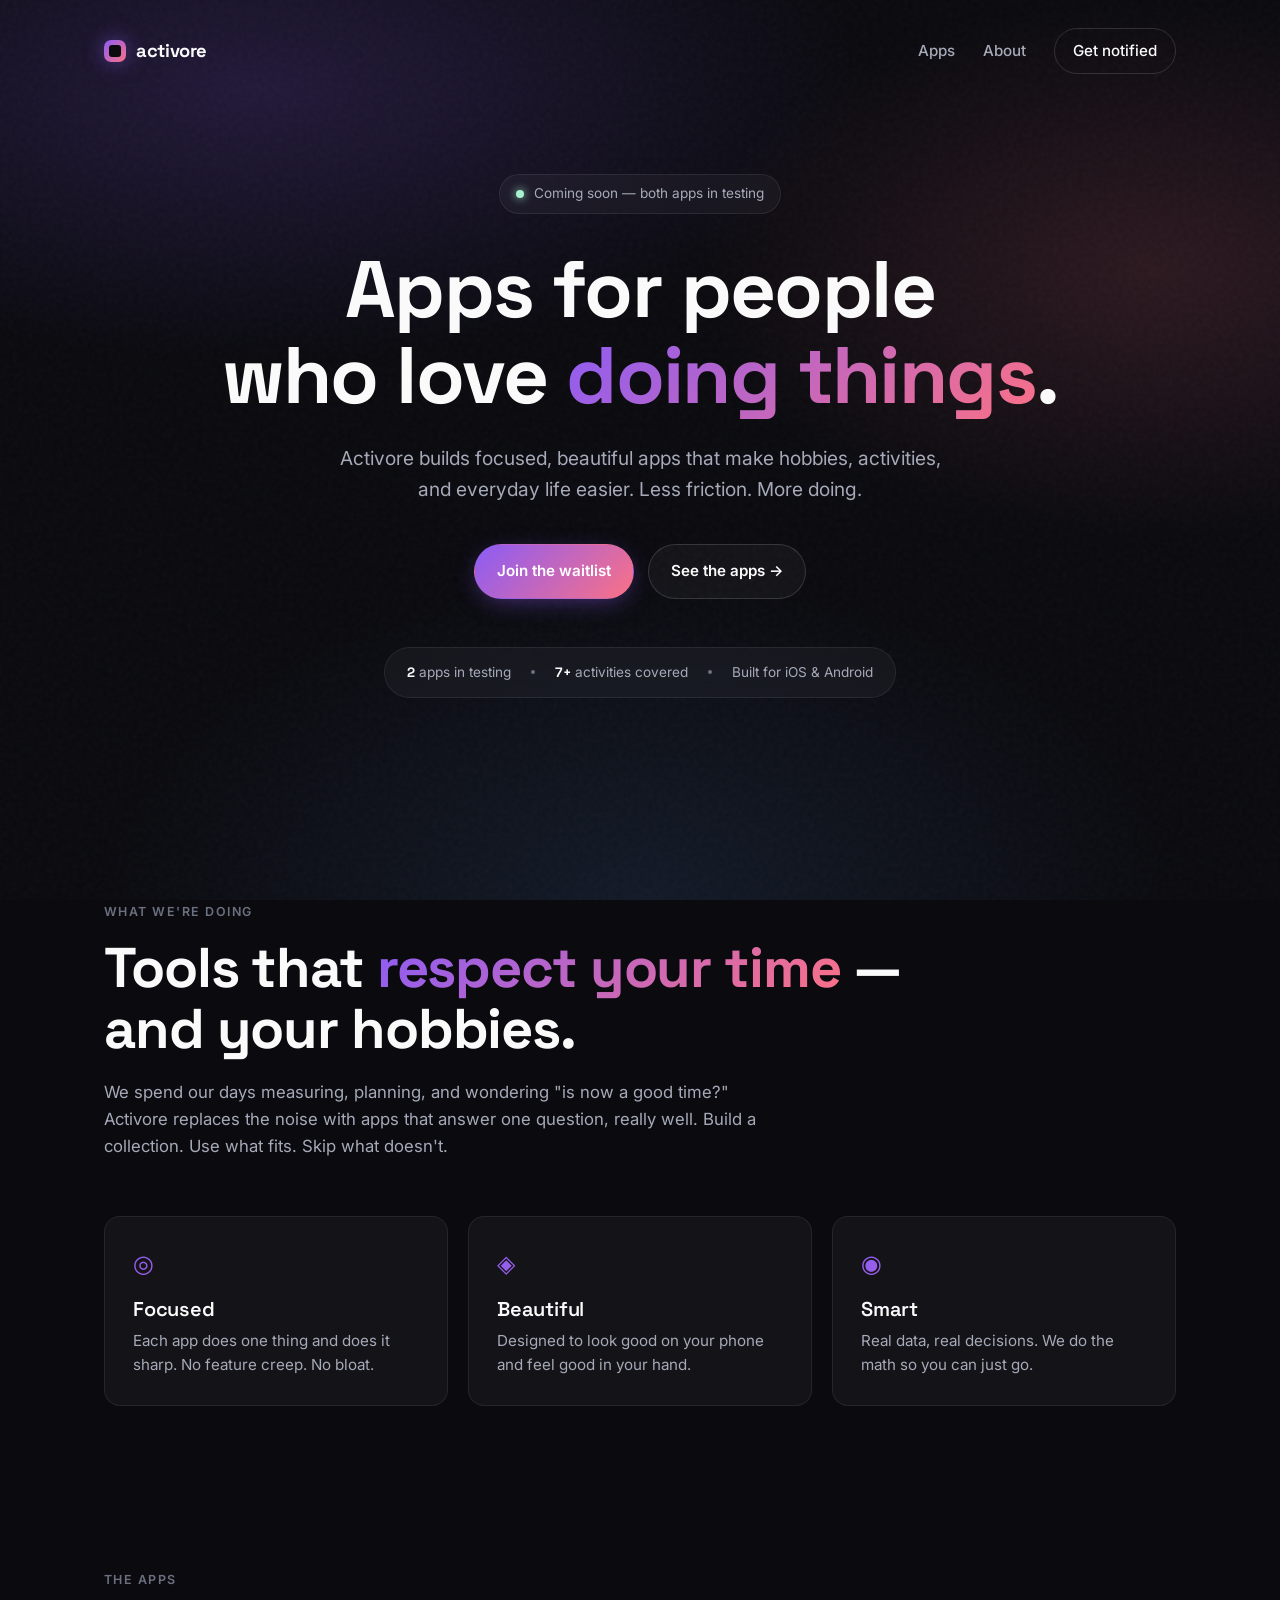
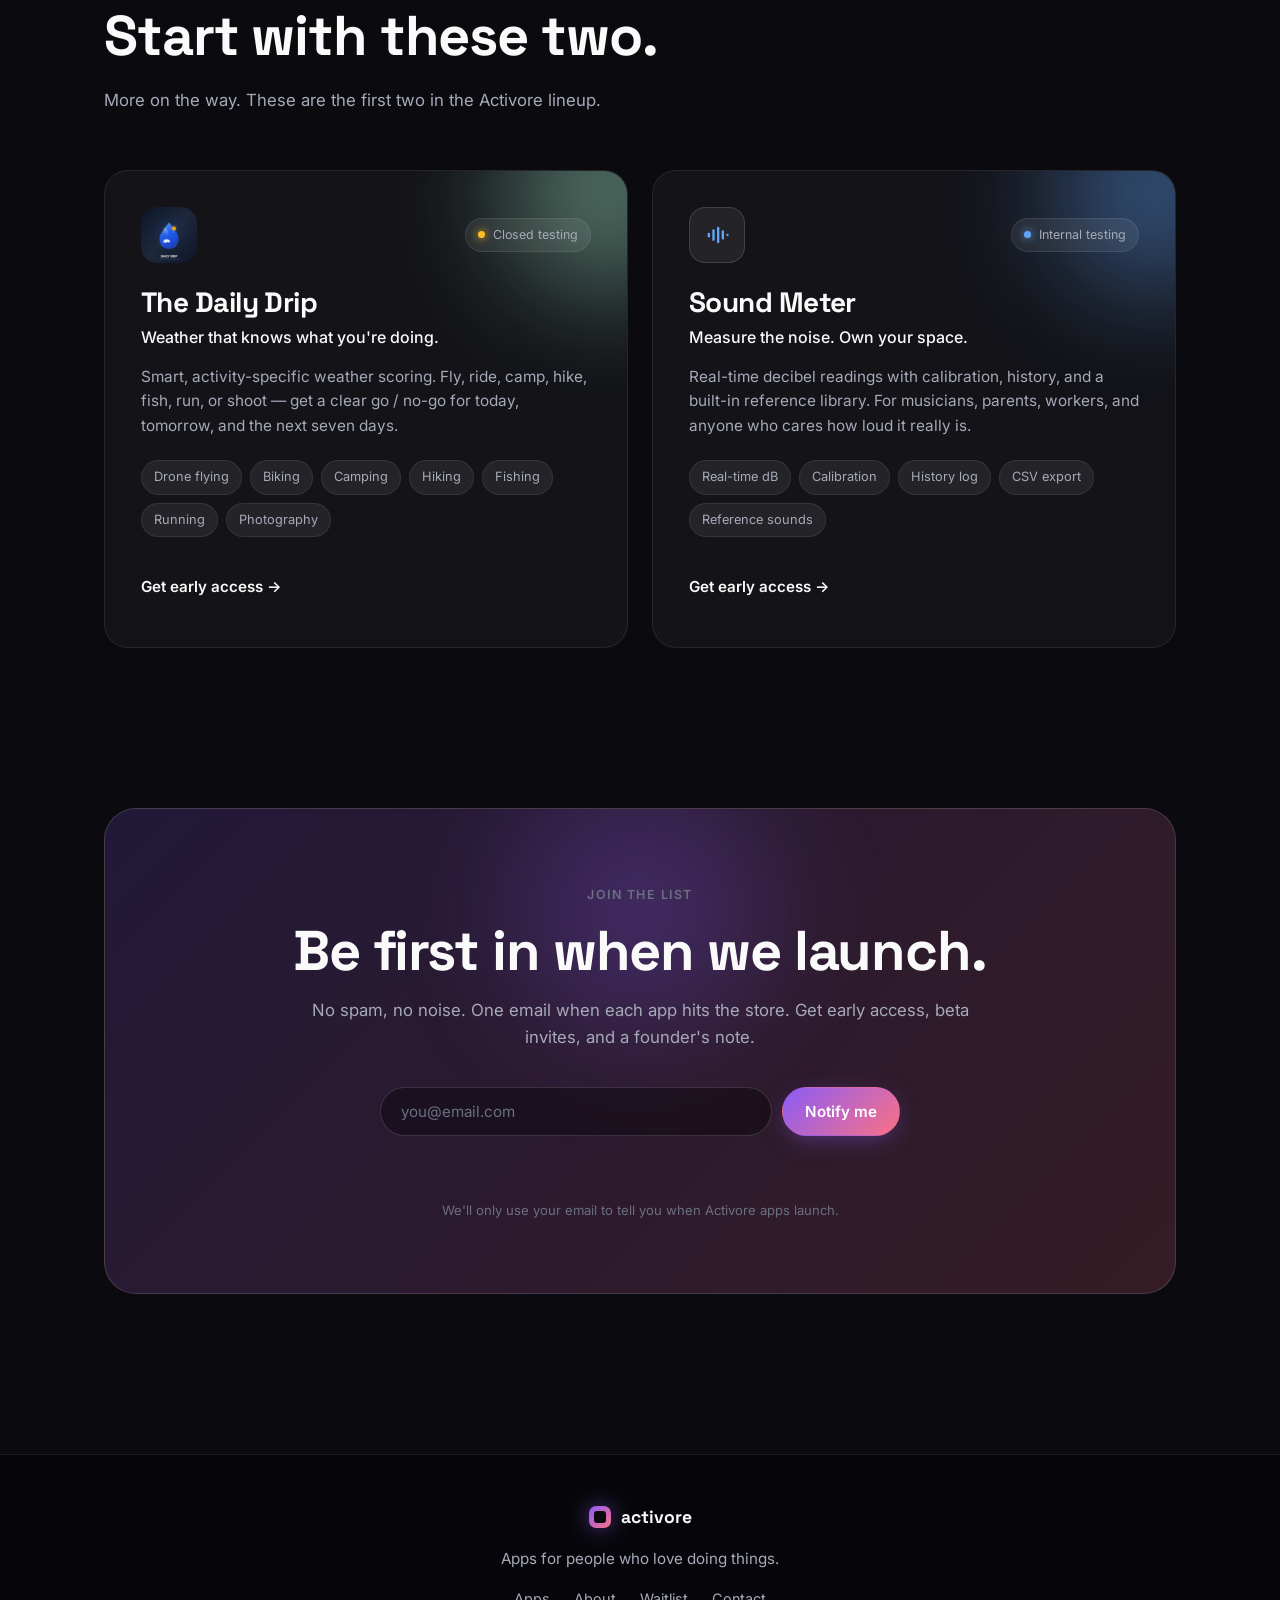
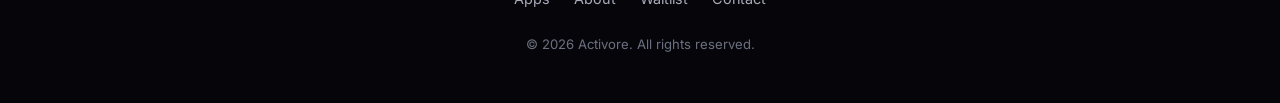
==== index.html @ f927eedc "Initial Activore site" ====
<!DOCTYPE html>
<html lang="en">
<head>
  <meta charset="UTF-8" />
  <meta name="viewport" content="width=device-width, initial-scale=1.0" />
  <meta name="theme-color" content="#0A0A0F" />

  <title>Activore — Apps for people who love doing things</title>
  <meta name="description" content="Activore builds apps that make your hobbies, activities, and everyday life easier. From outdoor planning to smart measurements — tools for people who do things." />

  <meta property="og:title" content="Activore — Apps for people who love doing things" />
  <meta property="og:description" content="Smart apps for hobbies, activities, and everyday life. Join the waitlist." />
  <meta property="og:type" content="website" />
  <meta property="og:url" content="https://activore.app" />
  <meta property="og:image" content="https://activore.app/assets/og.png" />
  <meta name="twitter:card" content="summary_large_image" />

  <link rel="icon" type="image/svg+xml" href="assets/favicon.svg" />
  <link rel="preconnect" href="https://fonts.googleapis.com" />
  <link rel="preconnect" href="https://fonts.gstatic.com" crossorigin />
  <link href="https://fonts.googleapis.com/css2?family=Space+Grotesk:wght@400;500;600;700&family=Inter:wght@400;500;600;700&display=swap" rel="stylesheet" />

  <link rel="stylesheet" href="styles.css" />
</head>
<body>

  <div class="bg-gradient" aria-hidden="true"></div>
  <div class="bg-grain" aria-hidden="true"></div>

  <header class="nav">
    <a href="#" class="logo">
      <span class="logo-mark" aria-hidden="true"></span>
      <span class="logo-text">activore</span>
    </a>
    <nav class="nav-links" aria-label="Primary">
      <a href="#apps">Apps</a>
      <a href="#about">About</a>
      <a href="#waitlist" class="btn btn-ghost">Get notified</a>
    </nav>
  </header>

  <main>

    <section class="hero">
      <div class="chip">
        <span class="chip-dot"></span>
        Coming soon — both apps in testing
      </div>

      <h1 class="hero-title">
        Apps for people<br />
        who love <span class="grad-text">doing things</span>.
      </h1>

      <p class="hero-sub">
        Activore builds focused, beautiful apps that make hobbies, activities, and everyday life easier. Less friction. More doing.
      </p>

      <div class="hero-cta">
        <a href="#waitlist" class="btn btn-primary">Join the waitlist</a>
        <a href="#apps" class="btn btn-secondary">See the apps →</a>
      </div>

      <div class="hero-meta">
        <div class="meta-item"><strong>2</strong> apps in testing</div>
        <div class="meta-dot"></div>
        <div class="meta-item"><strong>7+</strong> activities covered</div>
        <div class="meta-dot"></div>
        <div class="meta-item">Built for iOS &amp; Android</div>
      </div>
    </section>

    <section class="about" id="about">
      <div class="section-label">What we're doing</div>
      <h2 class="section-title">
        Tools that <span class="grad-text">respect your time</span> — and your hobbies.
      </h2>
      <p class="section-body">
        We spend our days measuring, planning, and wondering "is now a good time?" Activore replaces the noise with apps that answer one question, really well. Build a collection. Use what fits. Skip what doesn't.
      </p>

      <div class="pillars">
        <div class="pillar">
          <div class="pillar-icon" aria-hidden="true">◎</div>
          <h3>Focused</h3>
          <p>Each app does one thing and does it sharp. No feature creep. No bloat.</p>
        </div>
        <div class="pillar">
          <div class="pillar-icon" aria-hidden="true">◈</div>
          <h3>Beautiful</h3>
          <p>Designed to look good on your phone and feel good in your hand.</p>
        </div>
        <div class="pillar">
          <div class="pillar-icon" aria-hidden="true">◉</div>
          <h3>Smart</h3>
          <p>Real data, real decisions. We do the math so you can just go.</p>
        </div>
      </div>
    </section>

    <section class="apps" id="apps">
      <div class="section-label">The apps</div>
      <h2 class="section-title">Start with these two.</h2>
      <p class="section-body">More on the way. These are the first two in the Activore lineup.</p>

      <div class="app-grid">

        <article class="app-card app-drip">
          <header class="app-head">
            <div class="app-icon app-icon-img" aria-hidden="true">
              <img src="assets/daily-drip-icon.png" alt="" />
            </div>
            <div class="app-status">
              <span class="status-dot status-dot-amber"></span>
              Closed testing
            </div>
          </header>
          <h3 class="app-name">The Daily Drip</h3>
          <p class="app-tagline">Weather that knows what you're doing.</p>
          <p class="app-desc">
            Smart, activity-specific weather scoring. Fly, ride, camp, hike, fish, run, or shoot — get a clear go / no-go for today, tomorrow, and the next seven days.
          </p>
          <ul class="app-tags">
            <li>Drone flying</li>
            <li>Biking</li>
            <li>Camping</li>
            <li>Hiking</li>
            <li>Fishing</li>
            <li>Running</li>
            <li>Photography</li>
          </ul>
          <a href="#waitlist" class="app-cta">Get early access →</a>
        </article>

        <article class="app-card app-sound">
          <header class="app-head">
            <div class="app-icon" aria-hidden="true">
              <svg viewBox="0 0 48 48" fill="none" xmlns="http://www.w3.org/2000/svg">
                <rect x="8" y="20" width="4" height="8" rx="2" fill="currentColor"/>
                <rect x="16" y="14" width="4" height="20" rx="2" fill="currentColor"/>
                <rect x="24" y="10" width="4" height="28" rx="2" fill="currentColor"/>
                <rect x="32" y="16" width="4" height="16" rx="2" fill="currentColor"/>
                <rect x="40" y="22" width="4" height="4" rx="2" fill="currentColor"/>
              </svg>
            </div>
            <div class="app-status">
              <span class="status-dot status-dot-blue"></span>
              Internal testing
            </div>
          </header>
          <h3 class="app-name">Sound Meter</h3>
          <p class="app-tagline">Measure the noise. Own your space.</p>
          <p class="app-desc">
            Real-time decibel readings with calibration, history, and a built-in reference library. For musicians, parents, workers, and anyone who cares how loud it really is.
          </p>
          <ul class="app-tags">
            <li>Real-time dB</li>
            <li>Calibration</li>
            <li>History log</li>
            <li>CSV export</li>
            <li>Reference sounds</li>
          </ul>
          <a href="#waitlist" class="app-cta">Get early access →</a>
        </article>

      </div>
    </section>

    <section class="waitlist" id="waitlist">
      <div class="waitlist-card">
        <div class="section-label">Join the list</div>
        <h2 class="section-title">Be first in when we launch.</h2>
        <p class="section-body">
          No spam, no noise. One email when each app hits the store. Get early access, beta invites, and a founder's note.
        </p>

        <form class="waitlist-form" id="waitlistForm" novalidate>
          <label class="visually-hidden" for="email">Email address</label>
          <input
            id="email"
            type="email"
            name="email"
            placeholder="you@email.com"
            autocomplete="email"
            required
          />
          <button type="submit" class="btn btn-primary">Notify me</button>
        </form>
        <div class="form-message" id="formMessage" role="status" aria-live="polite"></div>

        <p class="waitlist-fine">
          We'll only use your email to tell you when Activore apps launch.
        </p>
      </div>
    </section>

  </main>

  <footer class="footer">
    <div class="footer-inner">
      <div class="footer-brand">
        <span class="logo-mark" aria-hidden="true"></span>
        <span class="logo-text">activore</span>
      </div>
      <p class="footer-tag">Apps for people who love doing things.</p>
      <div class="footer-links">
        <a href="#apps">Apps</a>
        <a href="#about">About</a>
        <a href="#waitlist">Waitlist</a>
        <a href="mailto:hello@activore.app">Contact</a>
      </div>
      <p class="footer-copy">© <span id="year"></span> Activore. All rights reserved.</p>
    </div>
  </footer>

  <script src="script.js" defer></script>
</body>
</html>
---- styles.css ----
/* ==========================================================================
   Activore — brand styles
   Dark-mode default. Gradient accents. Designed to feel premium and Gen Z.
   ========================================================================== */

:root {
  --bg:        #0A0A0F;
  --bg-2:     #0F0F17;
  --surface:   rgba(255, 255, 255, 0.04);
  --surface-2: rgba(255, 255, 255, 0.07);
  --border:    rgba(255, 255, 255, 0.08);
  --border-2:  rgba(255, 255, 255, 0.14);

  --text:      #FAFAFA;
  --text-dim:  #A6AAB8;
  --text-muted:#6B7080;

  --accent-1:  #8B5CF6;   /* electric violet */
  --accent-2:  #FB7185;   /* coral */
  --accent-3:  #A7F3D0;   /* mint (active) */
  --accent-4:  #60A5FA;   /* sky (sound) */

  --grad: linear-gradient(135deg, #8B5CF6 0%, #FB7185 100%);
  --grad-soft: linear-gradient(135deg, rgba(139,92,246,0.18), rgba(251,113,133,0.18));

  --radius-sm: 10px;
  --radius-md: 16px;
  --radius-lg: 24px;
  --radius-xl: 32px;

  --shadow-card: 0 10px 40px -10px rgba(0,0,0,0.6);
  --shadow-glow: 0 0 80px -20px rgba(139,92,246,0.5);

  --font-display: 'Space Grotesk', system-ui, -apple-system, sans-serif;
  --font-body:    'Inter', system-ui, -apple-system, sans-serif;

  --container: 1120px;
}

* { box-sizing: border-box; }

html { scroll-behavior: smooth; }

body {
  margin: 0;
  font-family: var(--font-body);
  font-size: 16px;
  line-height: 1.6;
  color: var(--text);
  background: var(--bg);
  -webkit-font-smoothing: antialiased;
  -moz-osx-font-smoothing: grayscale;
  overflow-x: hidden;
  min-height: 100vh;
  position: relative;
}

/* ---- Background FX ---- */
.bg-gradient {
  position: fixed;
  inset: 0;
  z-index: -2;
  background:
    radial-gradient(ellipse 80% 50% at 20% 10%, rgba(139,92,246,0.18), transparent 60%),
    radial-gradient(ellipse 60% 50% at 90% 30%, rgba(251,113,133,0.14), transparent 60%),
    radial-gradient(ellipse 70% 60% at 50% 100%, rgba(96,165,250,0.10), transparent 60%),
    var(--bg);
  pointer-events: none;
}

.bg-grain {
  position: fixed;
  inset: 0;
  z-index: -1;
  pointer-events: none;
  opacity: 0.035;
  background-image: url("data:image/svg+xml,%3Csvg viewBox='0 0 200 200' xmlns='http://www.w3.org/2000/svg'%3E%3Cfilter id='n'%3E%3CfeTurbulence type='fractalNoise' baseFrequency='0.9' numOctaves='3'/%3E%3C/filter%3E%3Crect width='100%25' height='100%25' filter='url(%23n)'/%3E%3C/svg%3E");
}

/* ---- Typography ---- */
h1, h2, h3 {
  font-family: var(--font-display);
  font-weight: 700;
  letter-spacing: -0.02em;
  line-height: 1.08;
  margin: 0;
}
h1 { font-size: clamp(2.5rem, 7vw, 5rem); }
h2 { font-size: clamp(2rem, 5vw, 3.5rem); }
h3 { font-size: 1.25rem; font-weight: 600; letter-spacing: -0.01em; }
p  { margin: 0; }

a { color: inherit; text-decoration: none; }

.grad-text {
  background: var(--grad);
  -webkit-background-clip: text;
  background-clip: text;
  -webkit-text-fill-color: transparent;
  color: transparent;
}

.visually-hidden {
  position: absolute !important;
  clip: rect(1px,1px,1px,1px);
  width: 1px; height: 1px;
  overflow: hidden;
}

/* ---- Buttons ---- */
.btn {
  display: inline-flex;
  align-items: center;
  justify-content: center;
  gap: 8px;
  padding: 14px 22px;
  border-radius: 999px;
  font-family: var(--font-body);
  font-weight: 600;
  font-size: 0.95rem;
  cursor: pointer;
  border: 1px solid transparent;
  transition: transform 0.15s ease, box-shadow 0.2s ease, background 0.2s ease;
  white-space: nowrap;
}
.btn-primary {
  background: var(--grad);
  color: #fff;
  box-shadow: 0 6px 24px -6px rgba(139,92,246,0.5);
}
.btn-primary:hover {
  transform: translateY(-2px);
  box-shadow: 0 10px 32px -6px rgba(251,113,133,0.5);
}
.btn-secondary {
  background: var(--surface);
  color: var(--text);
  border-color: var(--border-2);
}
.btn-secondary:hover {
  background: var(--surface-2);
  transform: translateY(-2px);
}
.btn-ghost {
  background: transparent;
  color: var(--text);
  padding: 10px 18px;
  border: 1px solid var(--border-2);
  font-size: 0.9rem;
}
.btn-ghost:hover { background: var(--surface); }

/* ---- Nav ---- */
.nav {
  max-width: var(--container);
  margin: 0 auto;
  padding: 28px 24px;
  display: flex;
  align-items: center;
  justify-content: space-between;
  position: relative;
  z-index: 10;
}
.logo {
  display: inline-flex;
  align-items: center;
  gap: 10px;
  font-family: var(--font-display);
  font-weight: 700;
  font-size: 1.15rem;
  letter-spacing: -0.02em;
}
.logo-mark {
  width: 22px;
  height: 22px;
  border-radius: 7px;
  background: var(--grad);
  box-shadow: 0 0 20px rgba(139,92,246,0.5);
  position: relative;
}
.logo-mark::after {
  content: '';
  position: absolute;
  inset: 5px;
  border-radius: 3px;
  background: var(--bg);
}
.nav-links { display: flex; align-items: center; gap: 28px; }
.nav-links a {
  color: var(--text-dim);
  font-weight: 500;
  font-size: 0.95rem;
  transition: color 0.15s ease;
}
.nav-links a:hover { color: var(--text); }
.nav-links .btn-ghost { color: var(--text); }

/* ---- Hero ---- */
.hero {
  max-width: var(--container);
  margin: 0 auto;
  padding: 72px 24px 120px;
  text-align: center;
}
.chip {
  display: inline-flex;
  align-items: center;
  gap: 10px;
  padding: 8px 16px;
  border-radius: 999px;
  background: var(--surface);
  border: 1px solid var(--border);
  font-size: 0.85rem;
  color: var(--text-dim);
  margin-bottom: 32px;
  backdrop-filter: blur(10px);
}
.chip-dot {
  width: 8px; height: 8px;
  border-radius: 50%;
  background: var(--accent-3);
  box-shadow: 0 0 10px var(--accent-3);
  animation: pulse 2s ease-in-out infinite;
}
@keyframes pulse {
  0%, 100% { opacity: 1; }
  50% { opacity: 0.4; }
}
.hero-title {
  margin-bottom: 24px;
}
.hero-sub {
  max-width: 620px;
  margin: 0 auto 40px;
  font-size: clamp(1.05rem, 1.5vw, 1.2rem);
  color: var(--text-dim);
  line-height: 1.6;
}
.hero-cta {
  display: flex;
  gap: 14px;
  justify-content: center;
  flex-wrap: wrap;
  margin-bottom: 48px;
}
.hero-meta {
  display: inline-flex;
  align-items: center;
  gap: 20px;
  padding: 14px 22px;
  background: var(--surface);
  border: 1px solid var(--border);
  border-radius: 999px;
  font-size: 0.85rem;
  color: var(--text-dim);
  flex-wrap: wrap;
  justify-content: center;
  backdrop-filter: blur(10px);
}
.meta-item strong {
  color: var(--text);
  font-weight: 700;
  font-family: var(--font-display);
}
.meta-dot {
  width: 4px; height: 4px;
  background: var(--text-muted);
  border-radius: 50%;
}

/* ---- Sections ---- */
section {
  max-width: var(--container);
  margin: 0 auto;
  padding: 80px 24px;
}
.section-label {
  display: inline-block;
  font-size: 0.78rem;
  font-weight: 600;
  letter-spacing: 0.12em;
  text-transform: uppercase;
  color: var(--text-muted);
  margin-bottom: 16px;
}
.section-title {
  max-width: 800px;
  margin-bottom: 20px;
}
.section-body {
  max-width: 680px;
  color: var(--text-dim);
  font-size: 1.05rem;
  margin-bottom: 56px;
}

/* ---- About / Pillars ---- */
.about { text-align: left; }
.pillars {
  display: grid;
  grid-template-columns: repeat(auto-fit, minmax(240px, 1fr));
  gap: 20px;
}
.pillar {
  background: var(--surface);
  border: 1px solid var(--border);
  border-radius: var(--radius-md);
  padding: 28px;
  transition: transform 0.2s ease, border-color 0.2s ease, background 0.2s ease;
}
.pillar:hover {
  transform: translateY(-4px);
  border-color: var(--border-2);
  background: var(--surface-2);
}
.pillar-icon {
  font-size: 1.5rem;
  margin-bottom: 16px;
  background: var(--grad);
  -webkit-background-clip: text;
  background-clip: text;
  -webkit-text-fill-color: transparent;
}
.pillar h3 { margin-bottom: 8px; }
.pillar p { color: var(--text-dim); font-size: 0.95rem; }

/* ---- Apps ---- */
.app-grid {
  display: grid;
  grid-template-columns: repeat(auto-fit, minmax(320px, 1fr));
  gap: 24px;
}
.app-card {
  position: relative;
  background: var(--surface);
  border: 1px solid var(--border);
  border-radius: var(--radius-lg);
  padding: 36px;
  overflow: hidden;
  transition: transform 0.25s ease, border-color 0.25s ease, box-shadow 0.25s ease;
}
.app-card::before {
  content: '';
  position: absolute;
  top: -80px; right: -80px;
  width: 200px; height: 200px;
  border-radius: 50%;
  filter: blur(60px);
  opacity: 0.45;
  z-index: 0;
  transition: opacity 0.25s ease;
}
.app-drip::before { background: var(--accent-3); }
.app-sound::before { background: var(--accent-4); }
.app-card:hover {
  transform: translateY(-6px);
  border-color: var(--border-2);
  box-shadow: var(--shadow-card);
}
.app-card:hover::before { opacity: 0.65; }
.app-card > * { position: relative; z-index: 1; }

.app-head {
  display: flex;
  align-items: center;
  justify-content: space-between;
  margin-bottom: 24px;
}
.app-icon {
  width: 56px;
  height: 56px;
  border-radius: 16px;
  display: grid;
  place-items: center;
  background: var(--surface-2);
  border: 1px solid var(--border-2);
}
.app-icon svg { width: 28px; height: 28px; }
.app-drip .app-icon { color: var(--accent-3); }
.app-sound .app-icon { color: var(--accent-4); }
.app-icon-img { padding: 0; overflow: hidden; background: transparent; border: none; }
.app-icon-img img { width: 100%; height: 100%; object-fit: cover; border-radius: 15px; }

.app-status {
  display: inline-flex;
  align-items: center;
  gap: 8px;
  padding: 6px 12px;
  border-radius: 999px;
  background: var(--surface-2);
  border: 1px solid var(--border);
  font-size: 0.78rem;
  color: var(--text-dim);
}
.status-dot {
  width: 7px; height: 7px;
  border-radius: 50%;
  animation: pulse 2s ease-in-out infinite;
}
.status-dot-amber { background: #FBBF24; box-shadow: 0 0 8px #FBBF24; }
.status-dot-blue  { background: #60A5FA; box-shadow: 0 0 8px #60A5FA; }

.app-name {
  font-family: var(--font-display);
  font-size: 1.75rem;
  font-weight: 700;
  letter-spacing: -0.02em;
  margin-bottom: 8px;
}
.app-tagline {
  color: var(--text);
  font-weight: 500;
  margin-bottom: 14px;
}
.app-desc {
  color: var(--text-dim);
  font-size: 0.96rem;
  margin-bottom: 22px;
}
.app-tags {
  display: flex;
  flex-wrap: wrap;
  gap: 8px;
  list-style: none;
  margin: 0 0 28px;
  padding: 0;
}
.app-tags li {
  padding: 6px 12px;
  background: var(--surface-2);
  border: 1px solid var(--border);
  border-radius: 999px;
  font-size: 0.8rem;
  color: var(--text-dim);
}
.app-cta {
  display: inline-flex;
  align-items: center;
  gap: 6px;
  color: var(--text);
  font-weight: 600;
  font-size: 0.95rem;
  padding: 10px 0;
  border-bottom: 1px solid transparent;
  transition: border-color 0.2s ease, gap 0.2s ease;
}
.app-cta:hover {
  border-color: var(--text);
  gap: 10px;
}

/* ---- Waitlist ---- */
.waitlist-card {
  background: var(--grad-soft);
  border: 1px solid var(--border-2);
  border-radius: var(--radius-xl);
  padding: clamp(36px, 6vw, 72px);
  text-align: center;
  position: relative;
  overflow: hidden;
}
.waitlist-card::before {
  content: '';
  position: absolute;
  top: -100px; left: 50%;
  transform: translateX(-50%);
  width: 400px; height: 400px;
  background: radial-gradient(circle, rgba(139,92,246,0.3), transparent 70%);
  filter: blur(40px);
  z-index: 0;
}
.waitlist-card > * { position: relative; z-index: 1; }
.waitlist-card .section-title { margin: 0 auto 16px; }
.waitlist-card .section-body { margin: 0 auto 36px; }

.waitlist-form {
  max-width: 520px;
  margin: 0 auto;
  display: flex;
  gap: 10px;
  flex-wrap: wrap;
}
.waitlist-form input[type="email"] {
  flex: 1;
  min-width: 200px;
  padding: 14px 20px;
  border-radius: 999px;
  background: rgba(0,0,0,0.35);
  border: 1px solid var(--border-2);
  color: var(--text);
  font-family: var(--font-body);
  font-size: 0.95rem;
  outline: none;
  transition: border-color 0.15s ease, background 0.15s ease;
}
.waitlist-form input[type="email"]::placeholder { color: var(--text-muted); }
.waitlist-form input[type="email"]:focus {
  border-color: var(--accent-1);
  background: rgba(0,0,0,0.55);
}
.form-message {
  margin-top: 18px;
  font-size: 0.9rem;
  min-height: 22px;
  color: var(--accent-3);
}
.form-message.error { color: var(--accent-2); }
.waitlist-fine {
  margin-top: 24px;
  font-size: 0.82rem;
  color: var(--text-muted);
}

/* ---- Footer ---- */
.footer {
  margin-top: 80px;
  border-top: 1px solid var(--border);
  background: rgba(0,0,0,0.3);
}
.footer-inner {
  max-width: var(--container);
  margin: 0 auto;
  padding: 48px 24px;
  display: grid;
  gap: 16px;
  text-align: center;
}
.footer-brand {
  display: inline-flex;
  align-items: center;
  gap: 10px;
  font-family: var(--font-display);
  font-weight: 700;
  font-size: 1.1rem;
  justify-content: center;
}
.footer-tag { color: var(--text-dim); font-size: 0.95rem; }
.footer-links {
  display: flex;
  gap: 24px;
  justify-content: center;
  flex-wrap: wrap;
}
.footer-links a {
  color: var(--text-dim);
  font-size: 0.9rem;
  transition: color 0.15s ease;
}
.footer-links a:hover { color: var(--text); }
.footer-copy {
  color: var(--text-muted);
  font-size: 0.82rem;
  margin-top: 8px;
}

/* ---- Reveal animation ---- */
.reveal {
  opacity: 0;
  transform: translateY(20px);
  transition: opacity 0.7s ease, transform 0.7s ease;
}
.reveal.is-visible {
  opacity: 1;
  transform: none;
}

/* ---- Responsive ---- */
@media (max-width: 720px) {
  .nav-links { gap: 16px; }
  .nav-links a:not(.btn) { display: none; }
  .hero { padding: 48px 20px 80px; }
  section { padding: 56px 20px; }
  .hero-meta { font-size: 0.8rem; gap: 12px; padding: 12px 18px; }
  .app-card { padding: 28px; }
}

@media (prefers-reduced-motion: reduce) {
  * { animation: none !important; transition: none !important; }
  html { scroll-behavior: auto; }
}
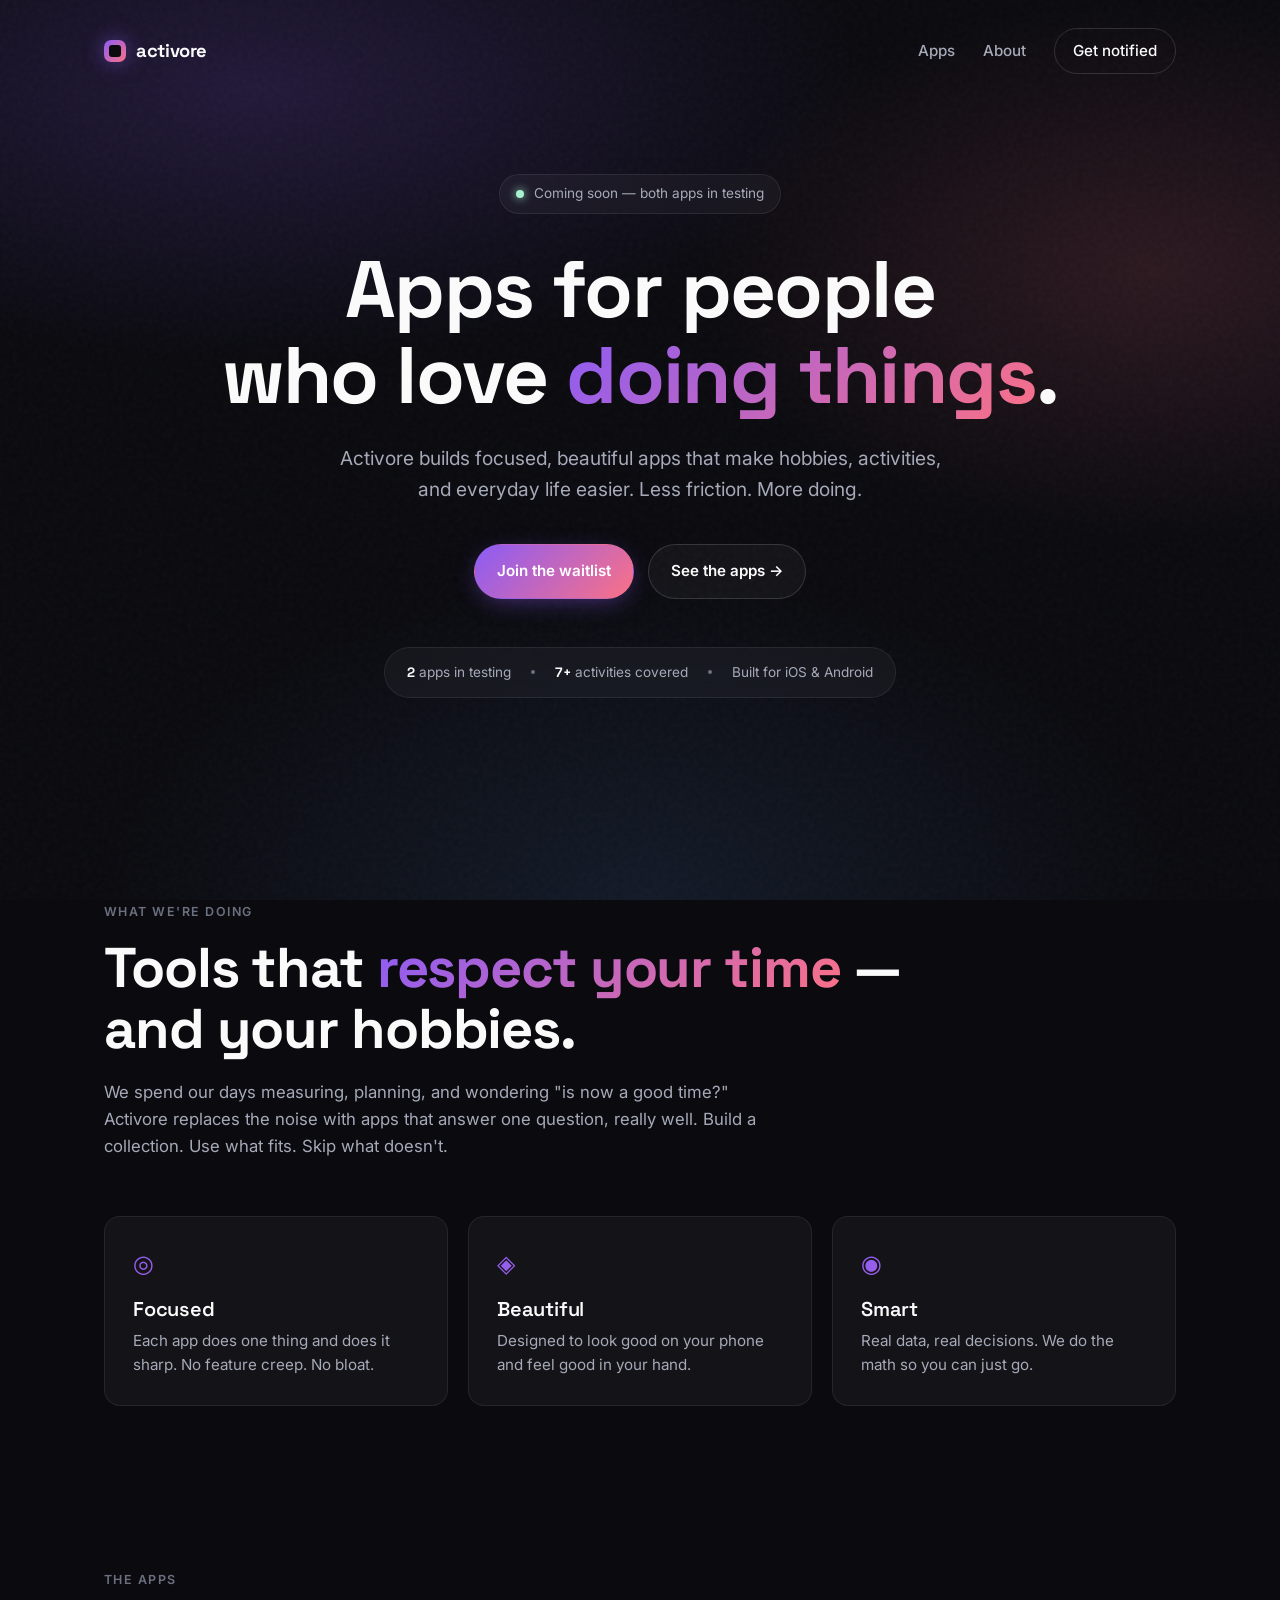
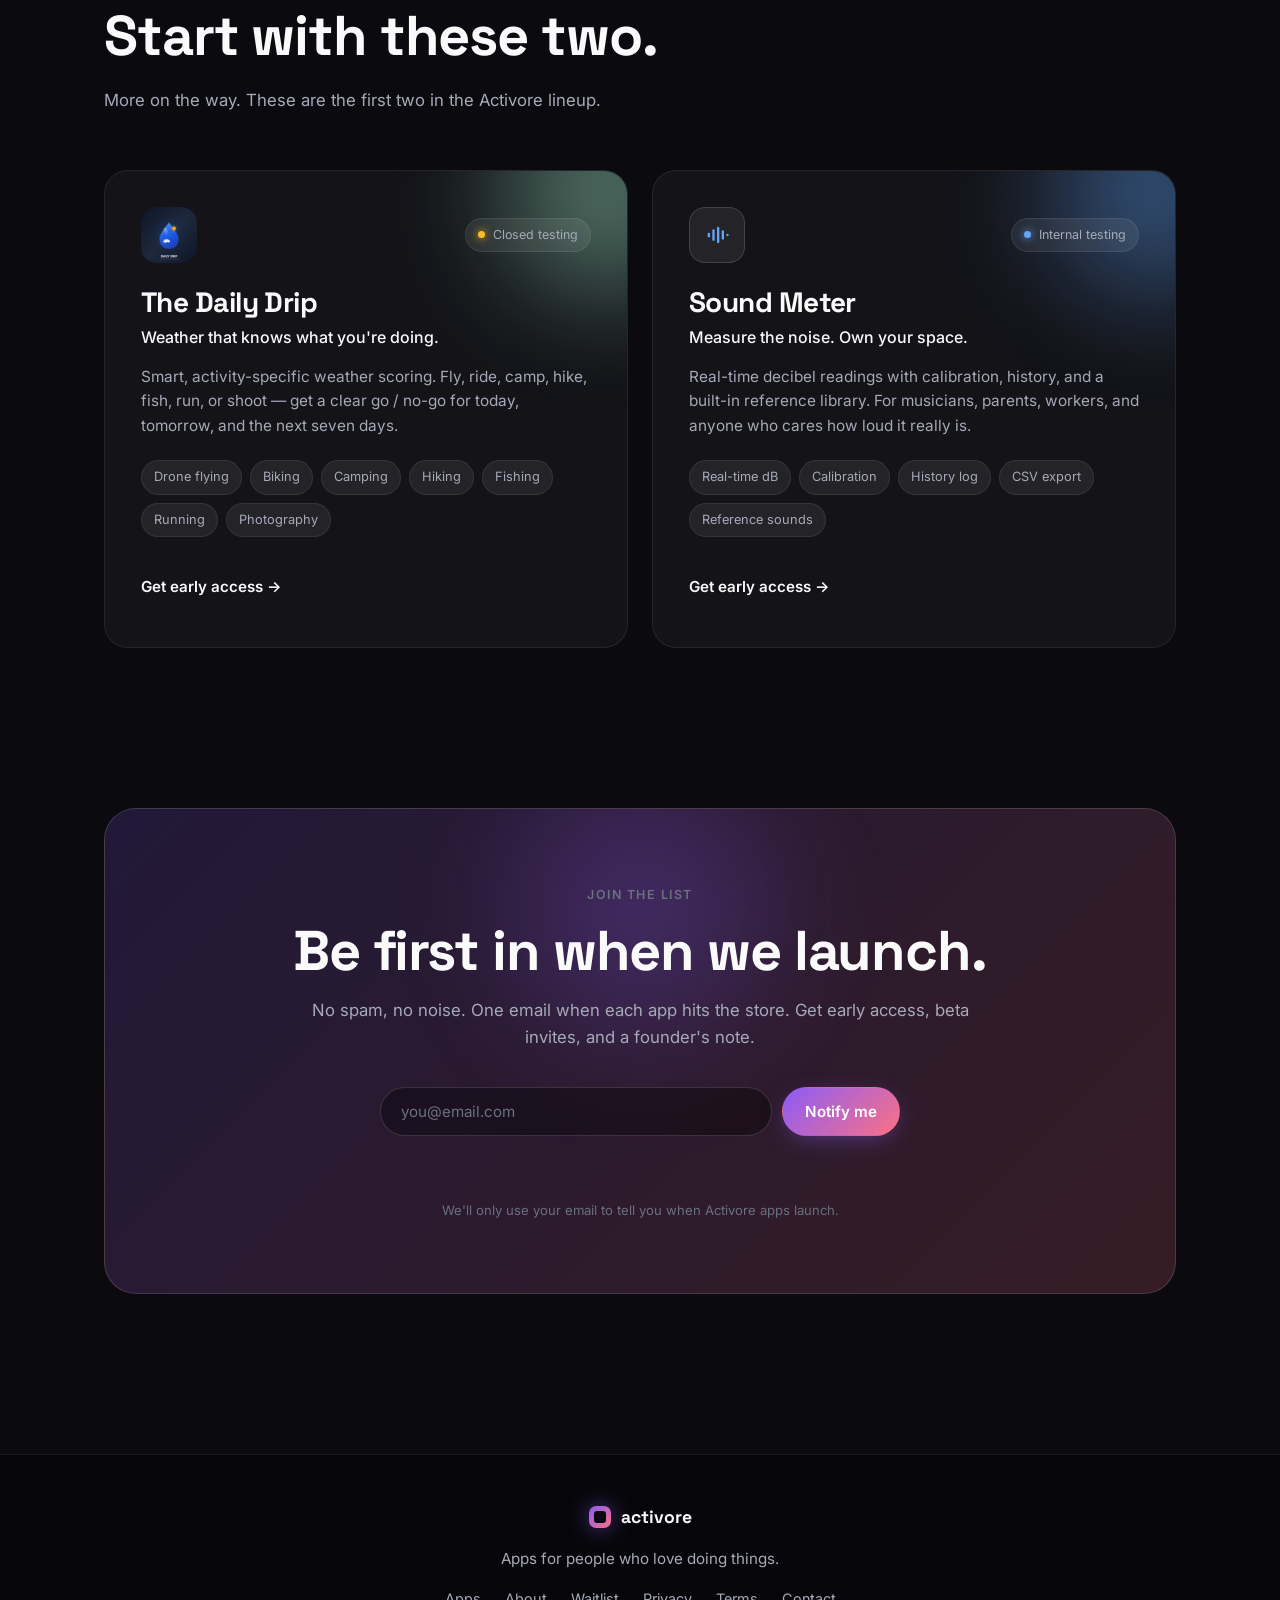
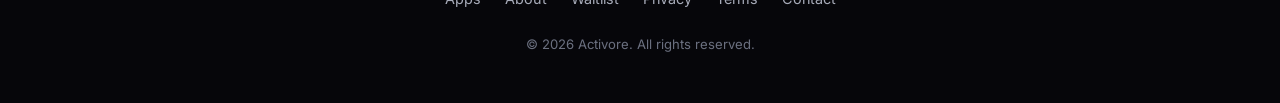
==== commit 4d3c1ca5: "Add privacy/terms, SEO, OG image, Formspree integration, CF Analytics" ====
--- a/index.html
+++ b/index.html
@@ -6,14 +6,41 @@
   <meta name="theme-color" content="#0A0A0F" />
 
   <title>Activore — Apps for people who love doing things</title>
-  <meta name="description" content="Activore builds apps that make your hobbies, activities, and everyday life easier. From outdoor planning to smart measurements — tools for people who do things." />
-
+  <meta name="description" content="Activore builds focused, beautiful apps that make hobbies, activities, and everyday life easier. The Daily Drip, Sound Meter, and more — coming soon." />
+  <meta name="robots" content="index,follow" />
+  <meta name="author" content="Activore" />
+  <link rel="canonical" href="https://activore.app/" />
+
+  <!-- Open Graph -->
+  <meta property="og:site_name" content="Activore" />
   <meta property="og:title" content="Activore — Apps for people who love doing things" />
-  <meta property="og:description" content="Smart apps for hobbies, activities, and everyday life. Join the waitlist." />
+  <meta property="og:description" content="Focused, beautiful apps for hobbies, activities, and everyday life. The Daily Drip and Sound Meter are launching soon. Join the waitlist." />
   <meta property="og:type" content="website" />
-  <meta property="og:url" content="https://activore.app" />
-  <meta property="og:image" content="https://activore.app/assets/og.png" />
+  <meta property="og:url" content="https://activore.app/" />
+  <meta property="og:image" content="https://activore.app/assets/og.svg" />
+  <meta property="og:image:width" content="1200" />
+  <meta property="og:image:height" content="630" />
+  <meta property="og:image:alt" content="Activore — Apps for people who love doing things" />
+
+  <!-- Twitter -->
   <meta name="twitter:card" content="summary_large_image" />
+  <meta name="twitter:title" content="Activore — Apps for people who love doing things" />
+  <meta name="twitter:description" content="Focused, beautiful apps for hobbies, activities, and everyday life. Join the waitlist." />
+  <meta name="twitter:image" content="https://activore.app/assets/og.svg" />
+
+  <!-- Schema.org -->
+  <script type="application/ld+json">
+  {
+    "@context": "https://schema.org",
+    "@type": "Organization",
+    "name": "Activore",
+    "url": "https://activore.app/",
+    "logo": "https://activore.app/assets/favicon.svg",
+    "description": "Activore is an independent app studio building focused tools for hobbies, activities, and everyday life.",
+    "email": "info@activore.app",
+    "sameAs": []
+  }
+  </script>
 
   <link rel="icon" type="image/svg+xml" href="assets/favicon.svg" />
   <link rel="preconnect" href="https://fonts.googleapis.com" />
@@ -207,12 +234,18 @@
         <a href="#apps">Apps</a>
         <a href="#about">About</a>
         <a href="#waitlist">Waitlist</a>
-        <a href="mailto:hello@activore.app">Contact</a>
+        <a href="/privacy.html">Privacy</a>
+        <a href="/terms.html">Terms</a>
+        <a href="mailto:info@activore.app">Contact</a>
       </div>
       <p class="footer-copy">© <span id="year"></span> Activore. All rights reserved.</p>
     </div>
   </footer>
 
   <script src="script.js" defer></script>
+
+  <!-- Cloudflare Web Analytics -->
+  <!-- Replace REPLACE_WITH_YOUR_TOKEN once you've set up CF Analytics. See SETUP.md. -->
+  <script defer src='https://static.cloudflareinsights.com/beacon.min.js' data-cf-beacon='{"token": "REPLACE_WITH_YOUR_TOKEN"}'></script>
 </body>
 </html>
--- a/styles.css
+++ b/styles.css
@@ -553,6 +553,81 @@
   margin-top: 8px;
 }
 
+/* ---- Legal pages (privacy / terms) ---- */
+.legal {
+  max-width: 820px;
+  margin: 0 auto;
+  padding: 56px 24px 96px;
+}
+.legal-eyebrow {
+  font-size: 0.78rem;
+  font-weight: 600;
+  letter-spacing: 0.16em;
+  text-transform: uppercase;
+  color: var(--text-muted);
+  margin-bottom: 12px;
+}
+.legal-title {
+  font-family: var(--font-display);
+  font-size: clamp(2.25rem, 5vw, 3.25rem);
+  font-weight: 700;
+  letter-spacing: -0.02em;
+  line-height: 1.1;
+  margin: 0 0 12px;
+}
+.legal-meta {
+  color: var(--text-muted);
+  font-size: 0.9rem;
+  margin-bottom: 36px;
+}
+.legal-card {
+  background: var(--surface);
+  border: 1px solid var(--border);
+  border-radius: var(--radius-lg);
+  padding: clamp(28px, 4vw, 56px);
+  color: var(--text-dim);
+  font-size: 1rem;
+  line-height: 1.75;
+}
+.legal-card h2 {
+  font-family: var(--font-display);
+  font-size: 1.5rem;
+  color: var(--text);
+  margin: 36px 0 12px;
+  letter-spacing: -0.01em;
+}
+.legal-card h2:first-of-type { margin-top: 24px; }
+.legal-card h3 {
+  font-family: var(--font-display);
+  font-size: 1.1rem;
+  color: var(--text);
+  margin: 24px 0 8px;
+  font-weight: 600;
+}
+.legal-card p { margin: 0 0 14px; }
+.legal-card ul {
+  margin: 0 0 18px;
+  padding-left: 22px;
+}
+.legal-card li { margin-bottom: 8px; }
+.legal-card a {
+  color: var(--accent-1);
+  border-bottom: 1px solid rgba(139,92,246,0.4);
+  transition: color 0.15s ease, border-color 0.15s ease;
+}
+.legal-card a:hover {
+  color: var(--accent-2);
+  border-bottom-color: var(--accent-2);
+}
+.legal-card strong { color: var(--text); font-weight: 600; }
+.legal-card code {
+  font-family: ui-monospace, SFMono-Regular, Menlo, monospace;
+  background: var(--surface-2);
+  padding: 2px 6px;
+  border-radius: 4px;
+  font-size: 0.9em;
+}
+
 /* ---- Reveal animation ---- */
 .reveal {
   opacity: 0;
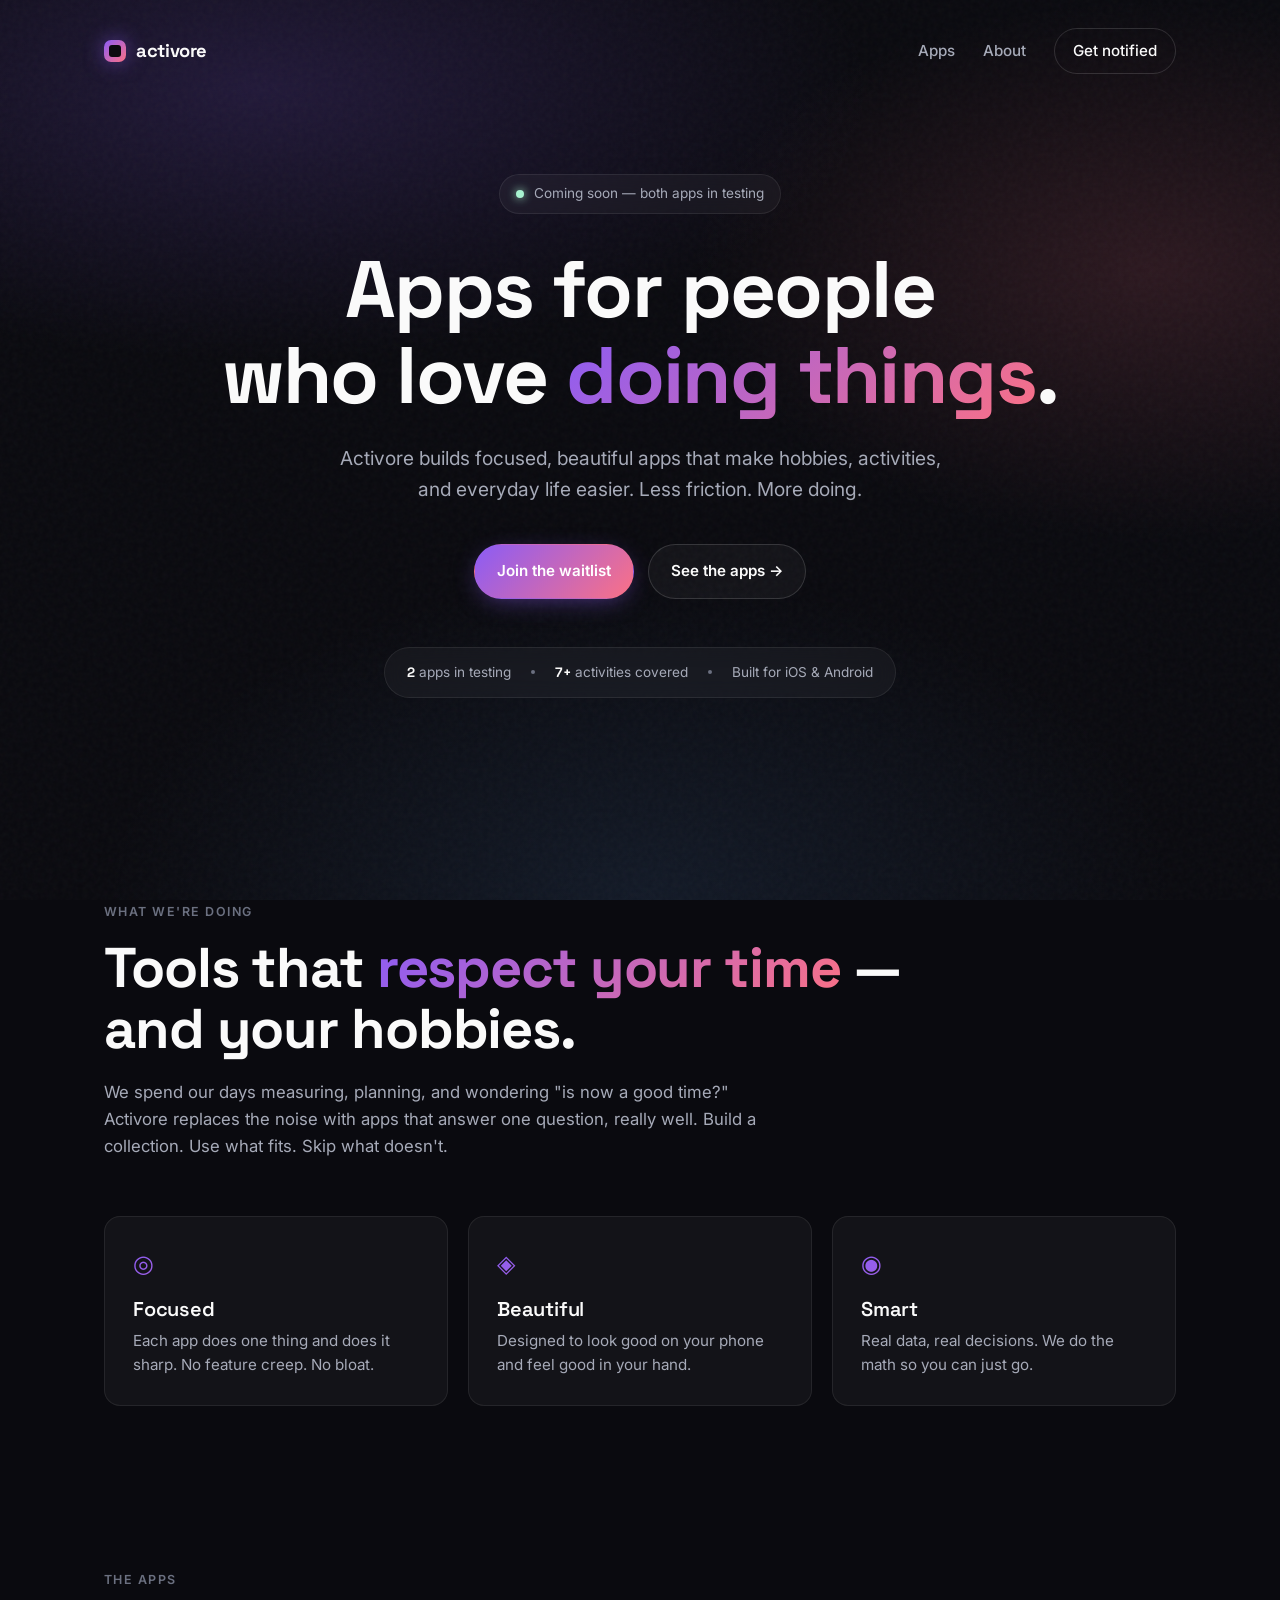
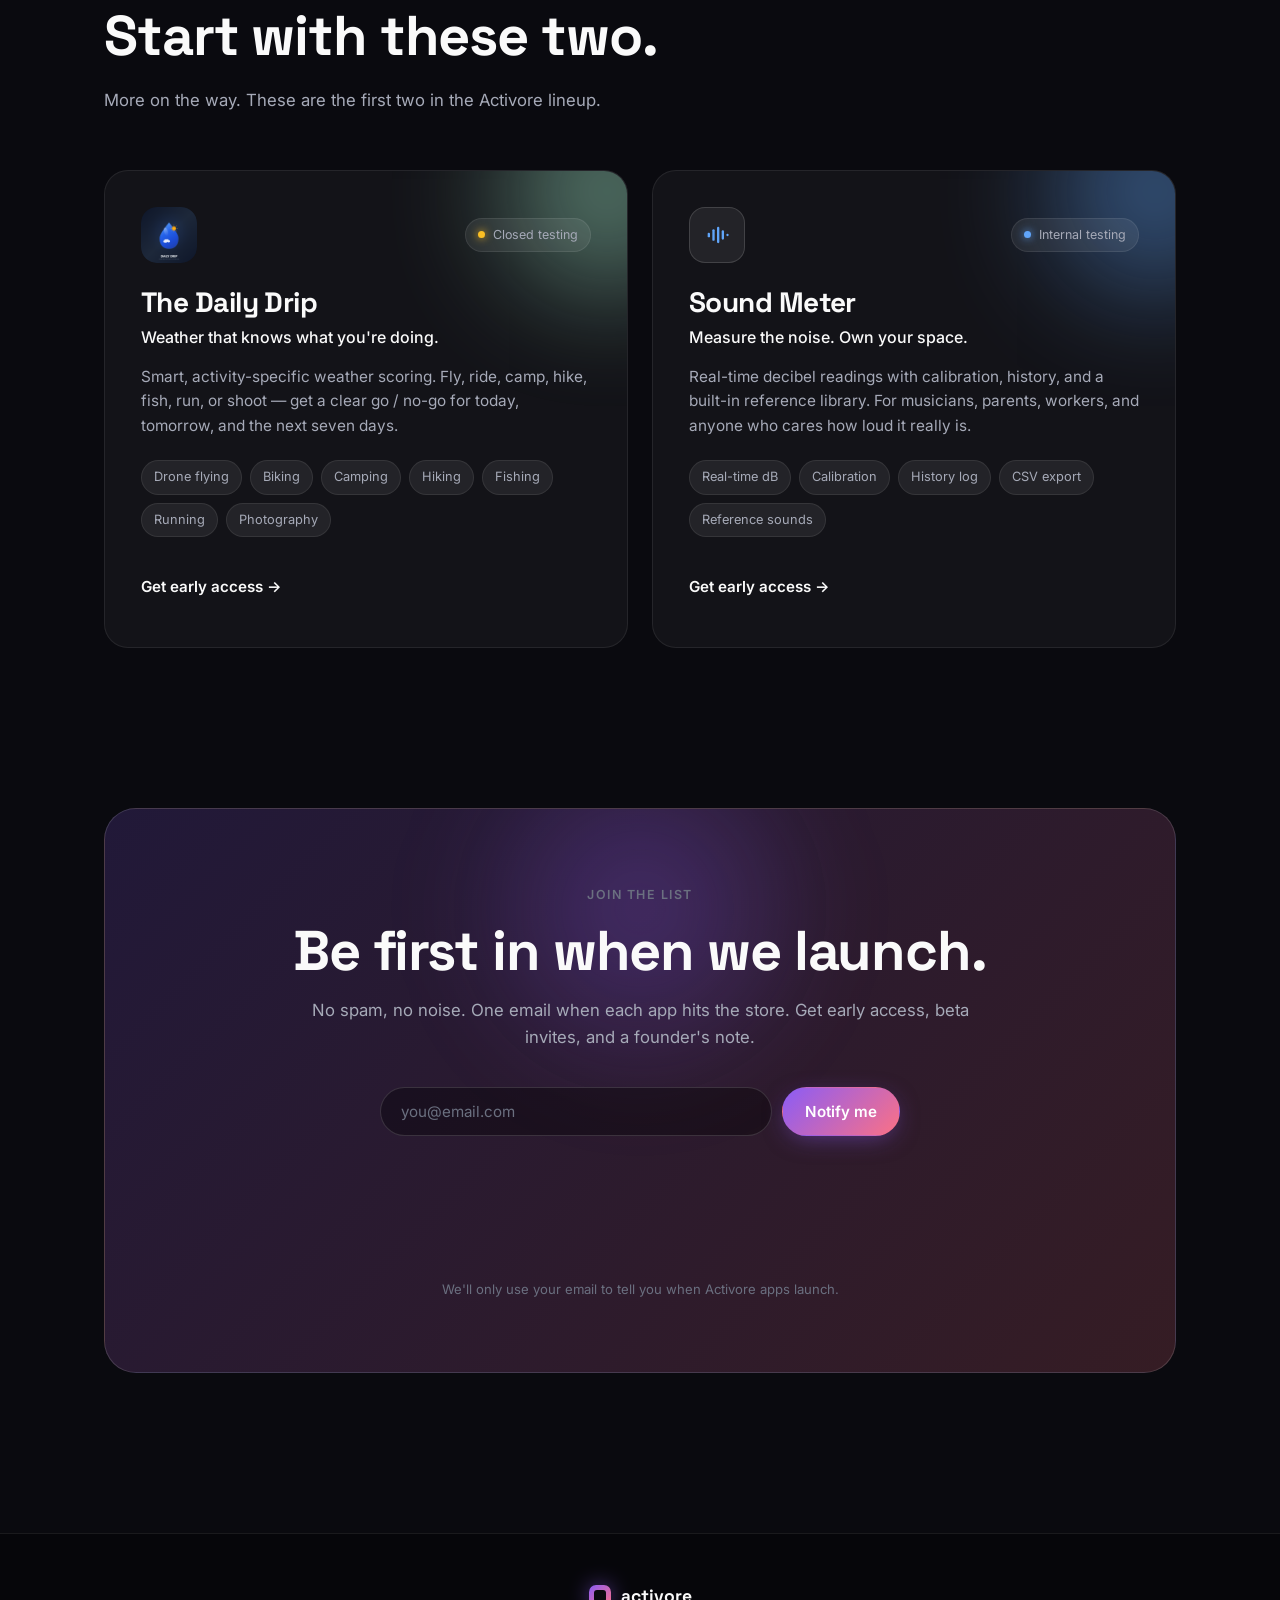
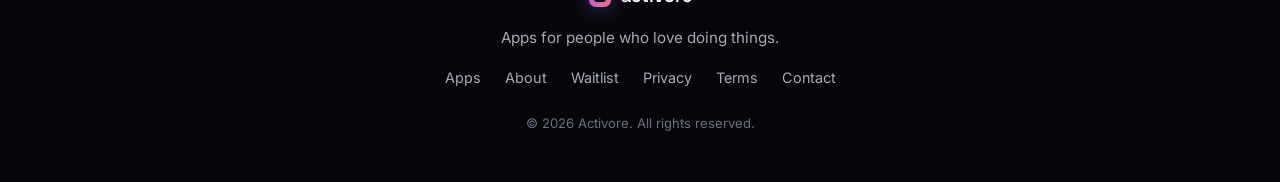
==== commit d98aa733: "Add Cloudflare Turnstile to waitlist form (anti-bot)" ====
--- a/index.html
+++ b/index.html
@@ -9,6 +9,7 @@
   <meta name="description" content="Activore builds focused, beautiful apps that make hobbies, activities, and everyday life easier. The Daily Drip, Sound Meter, and more — coming soon." />
   <meta name="robots" content="index,follow" />
   <meta name="author" content="Activore" />
+  <meta name="msvalidate.01" content="4D73E6579E24163E1D8692CB56E6EE2D" />
   <link rel="canonical" href="https://activore.app/" />
 
   <!-- Open Graph -->
@@ -48,6 +49,9 @@
   <link href="https://fonts.googleapis.com/css2?family=Space+Grotesk:wght@400;500;600;700&family=Inter:wght@400;500;600;700&display=swap" rel="stylesheet" />
 
   <link rel="stylesheet" href="styles.css" />
+
+  <!-- Cloudflare Turnstile (anti-bot for waitlist form) -->
+  <script src="https://challenges.cloudflare.com/turnstile/v0/api.js" async defer></script>
 </head>
 <body>
 
@@ -202,16 +206,22 @@
         </p>
 
         <form class="waitlist-form" id="waitlistForm" novalidate>
-          <label class="visually-hidden" for="email">Email address</label>
-          <input
-            id="email"
-            type="email"
-            name="email"
-            placeholder="you@email.com"
-            autocomplete="email"
-            required
-          />
-          <button type="submit" class="btn btn-primary">Notify me</button>
+          <div class="waitlist-row">
+            <label class="visually-hidden" for="email">Email address</label>
+            <input
+              id="email"
+              type="email"
+              name="email"
+              placeholder="you@email.com"
+              autocomplete="email"
+              required
+            />
+            <button type="submit" class="btn btn-primary">Notify me</button>
+          </div>
+          <div class="cf-turnstile waitlist-turnstile"
+               data-sitekey="0x4AAAAAADDck32EZZ3Rfv9V"
+               data-theme="dark"
+               data-size="flexible"></div>
         </form>
         <div class="form-message" id="formMessage" role="status" aria-live="polite"></div>
 
@@ -243,9 +253,6 @@
   </footer>
 
   <script src="script.js" defer></script>
-
-  <!-- Cloudflare Web Analytics -->
-  <!-- Replace REPLACE_WITH_YOUR_TOKEN once you've set up CF Analytics. See SETUP.md. -->
-  <script defer src='https://static.cloudflareinsights.com/beacon.min.js' data-cf-beacon='{"token": "REPLACE_WITH_YOUR_TOKEN"}'></script>
+  <!-- Cloudflare Web Analytics is auto-injected for sites on the Cloudflare network. No snippet needed. -->
 </body>
 </html>
--- a/styles.css
+++ b/styles.css
@@ -477,8 +477,18 @@
   max-width: 520px;
   margin: 0 auto;
   display: flex;
+  flex-direction: column;
+  gap: 14px;
+}
+.waitlist-row {
+  display: flex;
   gap: 10px;
   flex-wrap: wrap;
+}
+.waitlist-turnstile {
+  display: flex;
+  justify-content: center;
+  min-height: 65px;
 }
 .waitlist-form input[type="email"] {
   flex: 1;
